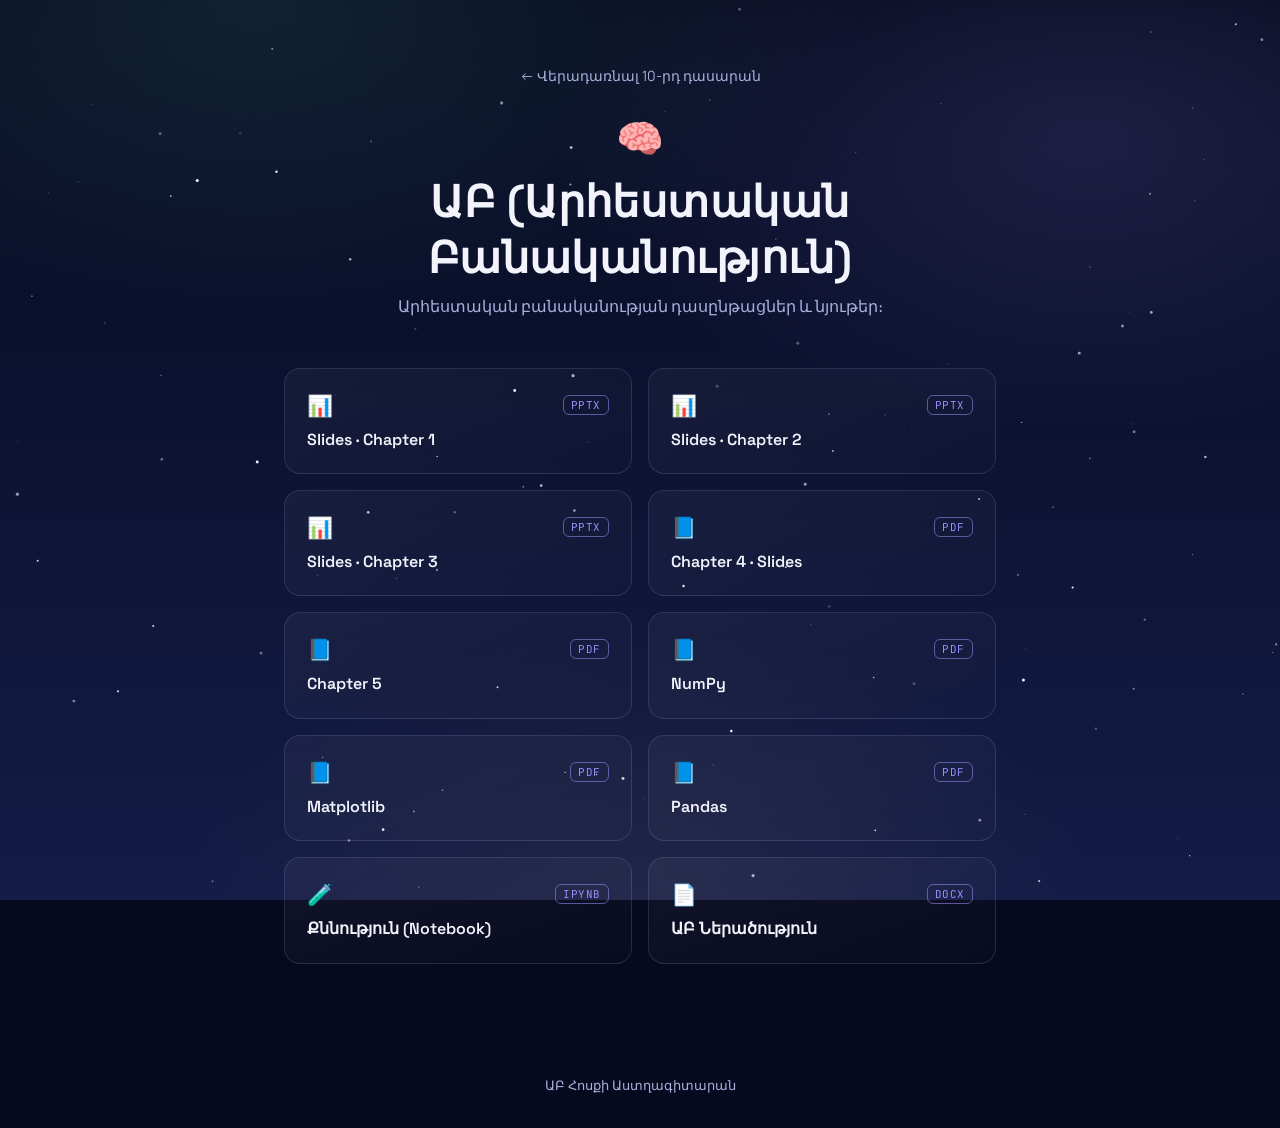
==== Class10-AB.html @ 4088d999 "Add files via upload" ====
<!DOCTYPE html>
<html lang="hy">
<head>
<meta charset="UTF-8">
<meta name="viewport" content="width=device-width, initial-scale=1.0">
<title>ԱԲ (Արհեստական Բանականություն) · 10-րդ դասարան · ԱԲ Հոսք</title>
<link rel="stylesheet" href="style.css">
</head>
<body>
<canvas id="stars-canvas"></canvas>
<div class="content">

  <div class="subject-hero">
    <a class="back-link" href="Class10.html">← Վերադառնալ 10-րդ դասարան</a>
    <span class="icon">🧠</span>
    <h1>ԱԲ (Արհեստական Բանականություն)</h1>
    <p>Արհեստական բանականության դասընթացներ և նյութեր։</p>
  </div>

  <div class="materials">
    <a class="material-card" style="--accent: var(--violet)" href="files/ab10/slides-chapter-1.pptx" target="_blank" rel="noopener">
      <div class="row"><span class="icon">📊</span><span class="badge">PPTX</span></div>
      <span class="t">Slides · Chapter 1</span>
    </a>
    <a class="material-card" style="--accent: var(--violet)" href="files/ab10/slides-chapter-2.pptx" target="_blank" rel="noopener">
      <div class="row"><span class="icon">📊</span><span class="badge">PPTX</span></div>
      <span class="t">Slides · Chapter 2</span>
    </a>
    <a class="material-card" style="--accent: var(--violet)" href="files/ab10/slides-chapter-3.pptx" target="_blank" rel="noopener">
      <div class="row"><span class="icon">📊</span><span class="badge">PPTX</span></div>
      <span class="t">Slides · Chapter 3</span>
    </a>
    <a class="material-card" style="--accent: var(--violet)" href="files/ab10/chapter-4-slides.pdf" target="_blank" rel="noopener">
      <div class="row"><span class="icon">📘</span><span class="badge">PDF</span></div>
      <span class="t">Chapter 4 · Slides</span>
    </a>
    <a class="material-card" style="--accent: var(--violet)" href="files/ab10/chapter-5.pdf" target="_blank" rel="noopener">
      <div class="row"><span class="icon">📘</span><span class="badge">PDF</span></div>
      <span class="t">Chapter 5</span>
    </a>
    <a class="material-card" style="--accent: var(--violet)" href="files/ab10/numpy.pdf" target="_blank" rel="noopener">
      <div class="row"><span class="icon">📘</span><span class="badge">PDF</span></div>
      <span class="t">NumPy</span>
    </a>
    <a class="material-card" style="--accent: var(--violet)" href="files/ab10/matplotlib.pdf" target="_blank" rel="noopener">
      <div class="row"><span class="icon">📘</span><span class="badge">PDF</span></div>
      <span class="t">Matplotlib</span>
    </a>
    <a class="material-card" style="--accent: var(--violet)" href="files/ab10/pandas.pdf" target="_blank" rel="noopener">
      <div class="row"><span class="icon">📘</span><span class="badge">PDF</span></div>
      <span class="t">Pandas</span>
    </a>
    <a class="material-card" style="--accent: var(--violet)" href="files/ab10/qnnutyun.ipynb" target="_blank" rel="noopener">
      <div class="row"><span class="icon">🧪</span><span class="badge">IPYNB</span></div>
      <span class="t">Քննություն (Notebook)</span>
    </a>
    <a class="material-card" style="--accent: var(--violet)" href="files/ab10/ab-neracutyun.docx" target="_blank" rel="noopener">
      <div class="row"><span class="icon">📄</span><span class="badge">DOCX</span></div>
      <span class="t">ԱԲ Ներածություն</span>
    </a>

  </div>

</div>
<footer class="site">ԱԲ Հոսքի Աստղագիտարան</footer>
<script src="stars.js"></script>
</body>
</html>
---- style.css ----
@import url('https://fonts.googleapis.com/css2?family=Space+Grotesk:wght@400;500;600;700&family=Manrope:wght@400;500;600;700&family=JetBrains+Mono:wght@400;500;600&display=swap');

:root{
  --bg-0:#070a1f;
  --bg-1:#0c1230;
  --bg-2:#141c47;
  --teal:#63f5d6;
  --gold:#ffc861;
  --violet:#9b8dfa;
  --text-0:#f2f3fb;
  --text-1:#aab0dd;
  --line: rgba(154,164,232,0.18);
}

*{box-sizing:border-box;}

html,body{
  margin:0;
  padding:0;
  min-height:100%;
  background:var(--bg-0);
  color:var(--text-0);
  font-family:'Manrope', sans-serif;
  overflow-x:hidden;
}

body{
  display:flex;
  flex-direction:column;
  min-height:100vh;
  position:relative;
}

/* ---------- starfield ---------- */
#stars-canvas{
  position:fixed;
  inset:0;
  width:100%;
  height:100%;
  z-index:0;
  background:
    radial-gradient(ellipse 80% 60% at 20% 0%, rgba(99,245,214,0.10), transparent 60%),
    radial-gradient(ellipse 70% 55% at 85% 15%, rgba(155,141,250,0.14), transparent 60%),
    radial-gradient(ellipse 60% 50% at 50% 100%, rgba(255,200,97,0.06), transparent 60%),
    linear-gradient(180deg, var(--bg-0) 0%, var(--bg-1) 45%, var(--bg-2) 100%);
}

.content{
  position:relative;
  z-index:1;
  flex:1;
  display:flex;
  flex-direction:column;
  align-items:center;
  width:100%;
}

/* ---------- typography ---------- */
h1,h2,h3,.display{
  font-family:'Space Grotesk', sans-serif;
  letter-spacing:0.01em;
}

.eyebrow{
  font-family:'Space Grotesk', sans-serif;
  font-size:0.78rem;
  letter-spacing:0.28em;
  text-transform:uppercase;
  color:var(--teal);
  opacity:0.85;
}

a{color:inherit;}

/* ---------- nav / header ---------- */
header.site{
  width:100%;
  max-width:920px;
  margin:0 auto;
  padding:56px 24px 8px;
  text-align:center;
}

header.site h1{
  font-size:clamp(2rem, 5vw, 3.1rem);
  margin:14px 0 10px;
  background:linear-gradient(120deg, var(--text-0) 30%, var(--teal) 70%);
  -webkit-background-clip:text;
  background-clip:text;
  color:transparent;
}

header.site p.sub{
  color:var(--text-1);
  font-size:1.02rem;
  max-width:560px;
  margin:0 auto;
  line-height:1.6;
}

/* ---------- orbit buttons (class picker) ---------- */
.orbits{
  width:100%;
  max-width:640px;
  margin:48px auto 8px;
  padding:0 24px;
  display:flex;
  flex-direction:column;
  gap:16px;
}

.orbit-btn{
  --accent: var(--teal);
  position:relative;
  display:flex;
  align-items:center;
  gap:18px;
  width:100%;
  padding:20px 26px;
  border-radius:16px;
  background:linear-gradient(135deg, rgba(255,255,255,0.045), rgba(255,255,255,0.01));
  border:1px solid var(--line);
  text-decoration:none;
  color:var(--text-0);
  cursor:pointer;
  transition:transform .25s ease, border-color .25s ease, box-shadow .25s ease, background .25s ease;
  overflow:hidden;
}

.orbit-btn::before{
  content:"";
  position:absolute;
  inset:0;
  background:radial-gradient(120px 80px at 0% 50%, color-mix(in srgb, var(--accent) 22%, transparent), transparent 70%);
  opacity:0;
  transition:opacity .3s ease;
}

.orbit-btn:hover{
  transform:translateX(6px);
  border-color:color-mix(in srgb, var(--accent) 55%, var(--line));
  box-shadow:0 8px 30px -12px color-mix(in srgb, var(--accent) 55%, transparent);
}
.orbit-btn:hover::before{opacity:1;}

.orbit-ring{
  flex:0 0 auto;
  width:52px;
  height:52px;
  border-radius:50%;
  border:2px solid var(--accent);
  display:flex;
  align-items:center;
  justify-content:center;
  font-family:'Space Grotesk', sans-serif;
  font-weight:600;
  font-size:1.05rem;
  color:var(--accent);
  background:color-mix(in srgb, var(--accent) 10%, transparent);
  position:relative;
  z-index:1;
}

.orbit-label{
  position:relative;
  z-index:1;
  display:flex;
  flex-direction:column;
  gap:2px;
  text-align:left;
}

.orbit-label .t{
  font-family:'Space Grotesk', sans-serif;
  font-weight:600;
  font-size:1.08rem;
}
.orbit-label .d{
  font-size:0.86rem;
  color:var(--text-1);
}

.orbit-arrow{
  margin-inline-start:auto;
  position:relative;
  z-index:1;
  color:var(--accent);
  font-size:1.2rem;
  transition:transform .25s ease;
}
.orbit-btn:hover .orbit-arrow{transform:translateX(4px);}

/* ---------- divider ---------- */
.section-divider{
  width:100%;
  max-width:640px;
  margin:52px auto 0;
  padding:0 24px;
  display:flex;
  align-items:center;
  gap:14px;
  color:var(--text-1);
}
.section-divider .line{flex:1;height:1px;background:var(--line);}
.section-divider span{
  font-family:'Space Grotesk', sans-serif;
  font-size:0.78rem;
  letter-spacing:0.2em;
  text-transform:uppercase;
}

/* ---------- AI terminal ---------- */
.terminal-wrap{
  width:100%;
  max-width:640px;
  margin:26px auto 0;
  padding:0 24px;
}

.terminal{
  border-radius:18px;
  border:1px solid var(--line);
  background:linear-gradient(180deg, rgba(20,28,71,0.55), rgba(10,14,40,0.55));
  backdrop-filter:blur(6px);
  overflow:hidden;
}

.terminal-head{
  display:flex;
  align-items:center;
  gap:10px;
  padding:14px 18px;
  border-bottom:1px solid var(--line);
}
.terminal-head .dot{width:9px;height:9px;border-radius:50%;background:var(--text-1);opacity:.5;}
.terminal-head .title{
  font-family:'Space Grotesk', sans-serif;
  font-size:0.86rem;
  color:var(--text-1);
  letter-spacing:0.05em;
  margin-inline-start:4px;
}
.terminal-head .status{
  margin-inline-start:auto;
  font-size:0.75rem;
  color:var(--teal);
  display:flex;
  align-items:center;
  gap:6px;
}
.terminal-head .status .pulse{
  width:7px;height:7px;border-radius:50%;background:var(--teal);
  box-shadow:0 0 8px var(--teal);
}

.terminal-body{
  min-height:180px;
  max-height:340px;
  overflow-y:auto;
  padding:18px;
  display:flex;
  flex-direction:column;
  gap:12px;
}

.msg{
  max-width:85%;
  padding:10px 14px;
  border-radius:12px;
  font-size:0.92rem;
  line-height:1.55;
}
.msg.ai{
  align-self:flex-start;
  background:rgba(99,245,214,0.09);
  border:1px solid rgba(99,245,214,0.22);
}
.msg.user{
  align-self:flex-end;
  background:rgba(155,141,250,0.14);
  border:1px solid rgba(155,141,250,0.28);
}
.msg.note{
  align-self:center;
  color:var(--text-1);
  font-size:0.82rem;
  text-align:center;
  border:none;
  background:none;
}

.terminal-input{
  display:flex;
  gap:10px;
  padding:14px;
  border-top:1px solid var(--line);
}
.terminal-input input{
  flex:1;
  background:rgba(255,255,255,0.04);
  border:1px solid var(--line);
  border-radius:10px;
  padding:12px 14px;
  color:var(--text-0);
  font-family:'Manrope', sans-serif;
  font-size:0.94rem;
  outline:none;
  transition:border-color .2s ease;
}
.terminal-input input:focus{border-color:var(--teal);}
.terminal-input button{
  background:var(--teal);
  border:none;
  color:#04231c;
  font-family:'Space Grotesk', sans-serif;
  font-weight:600;
  padding:0 20px;
  border-radius:10px;
  cursor:pointer;
  transition:filter .2s ease, transform .2s ease;
}
.terminal-input button:hover{filter:brightness(1.08); transform:translateY(-1px);}
.terminal-input button:disabled{opacity:.5;cursor:not-allowed;}

/* ---------- resource buttons ---------- */
.resources{
  width:100%;
  max-width:640px;
  margin:40px auto 0;
  padding:0 24px 80px;
  display:grid;
  grid-template-columns:1fr 1fr;
  gap:16px;
}
@media (max-width:560px){
  .resources{grid-template-columns:1fr;}
}

.res-btn{
  --accent: var(--gold);
  display:flex;
  flex-direction:column;
  gap:8px;
  padding:22px;
  border-radius:16px;
  text-decoration:none;
  color:var(--text-0);
  border:1px solid var(--line);
  background:linear-gradient(160deg, rgba(255,255,255,0.045), rgba(255,255,255,0.01));
  transition:transform .25s ease, border-color .25s ease, box-shadow .25s ease;
}
.res-btn:hover{
  transform:translateY(-3px);
  border-color:color-mix(in srgb, var(--accent) 55%, var(--line));
  box-shadow:0 10px 30px -14px color-mix(in srgb, var(--accent) 55%, transparent);
}
.res-btn .icon{
  font-size:1.4rem;
  color:var(--accent);
}
.res-btn .t{
  font-family:'Space Grotesk', sans-serif;
  font-weight:600;
  font-size:1.02rem;
}
.res-btn .d{
  font-size:0.84rem;
  color:var(--text-1);
}

/* ---------- footer ---------- */
footer.site{
  text-align:center;
  padding:22px 24px 34px;
  color:var(--text-1);
  font-size:0.8rem;
  position:relative;
  z-index:1;
}

/* ---------- class page ---------- */
.class-hero{
  width:100%;
  max-width:760px;
  margin:0 auto;
  padding:64px 24px 40px;
  text-align:center;
}
.back-link{
  display:inline-flex;
  align-items:center;
  gap:8px;
  color:var(--text-1);
  text-decoration:none;
  font-size:0.88rem;
  margin-bottom:26px;
  transition:color .2s ease;
}
.back-link:hover{color:var(--teal);}

.class-body{
  width:100%;
  max-width:760px;
  margin:0 auto;
  padding:0 24px 80px;
}
.class-card{
  border:1px solid var(--line);
  border-radius:18px;
  padding:34px;
  background:linear-gradient(160deg, rgba(255,255,255,0.04), rgba(255,255,255,0.01));
  color:var(--text-1);
  line-height:1.75;
}

/* ---------- subject hero (Հանրահաշիվ / Python / ԱԲ pages) ---------- */
.subject-hero{
  width:100%;
  max-width:760px;
  margin:0 auto;
  padding:64px 24px 12px;
  text-align:center;
}
.subject-hero .icon{
  font-size:2.4rem;
  margin-bottom:6px;
  display:block;
}
.subject-hero h1{
  font-size:clamp(1.9rem, 4.5vw, 2.7rem);
  margin:10px 0 8px;
}
.subject-hero p{
  color:var(--text-1);
  max-width:520px;
  margin:0 auto;
  line-height:1.6;
}

/* ---------- materials grid ---------- */
.materials{
  width:100%;
  max-width:760px;
  margin:36px auto 0;
  padding:0 24px 90px;
  display:grid;
  grid-template-columns:1fr 1fr;
  gap:16px;
}
@media (max-width:600px){
  .materials{grid-template-columns:1fr;}
}

.material-card{
  --accent: var(--teal);
  display:flex;
  flex-direction:column;
  gap:10px;
  padding:22px;
  border-radius:16px;
  text-decoration:none;
  color:var(--text-0);
  border:1px solid var(--line);
  background:linear-gradient(160deg, rgba(255,255,255,0.045), rgba(255,255,255,0.01));
  transition:transform .25s ease, border-color .25s ease, box-shadow .25s ease;
}
.material-card:hover{
  transform:translateY(-3px);
  border-color:color-mix(in srgb, var(--accent) 55%, var(--line));
  box-shadow:0 10px 30px -14px color-mix(in srgb, var(--accent) 55%, transparent);
}
.material-card .row{
  display:flex;
  align-items:center;
  gap:10px;
}
.material-card .icon{
  font-size:1.3rem;
  color:var(--accent);
}
.material-card .badge{
  margin-inline-start:auto;
  font-family:'JetBrains Mono', monospace;
  font-size:0.68rem;
  letter-spacing:0.05em;
  text-transform:uppercase;
  color:var(--accent);
  border:1px solid color-mix(in srgb, var(--accent) 45%, var(--line));
  border-radius:6px;
  padding:2px 7px;
}
.material-card .t{
  font-family:'Space Grotesk', sans-serif;
  font-weight:600;
  font-size:1rem;
  line-height:1.4;
}

.empty-note{
  grid-column:1 / -1;
  border:1px dashed var(--line);
  border-radius:16px;
  padding:30px 26px;
  color:var(--text-1);
  text-align:center;
  line-height:1.7;
  font-size:0.94rem;
}
.empty-note b{color:var(--text-0);}

@media (prefers-reduced-motion: reduce){
  *{animation:none !important; transition:none !important;}
}
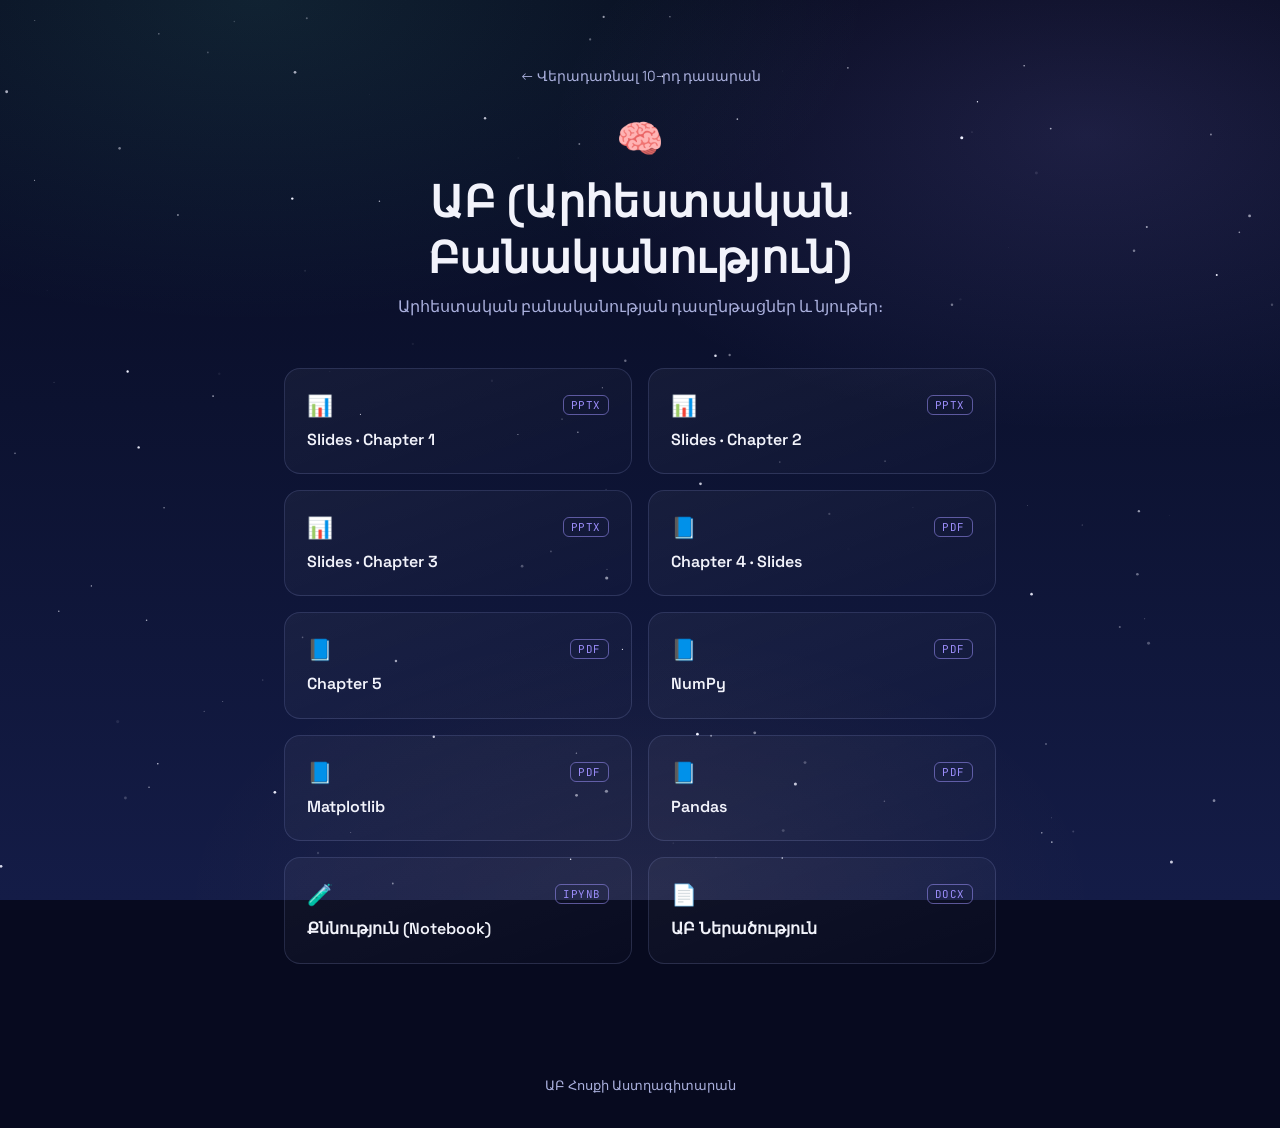
==== commit b35e0cc0: "Add files via upload" ====
--- a/Class10-AB.html
+++ b/Class10-AB.html
@@ -18,43 +18,43 @@
   </div>
 
   <div class="materials">
-    <a class="material-card" style="--accent: var(--violet)" href="files/ab10/slides-chapter-1.pptx" target="_blank" rel="noopener">
+    <a class="material-card" style="--accent: var(--violet)" href="files/ab10/slides-chapter-1.pptx" onclick="openMaterial(this.getAttribute('href')); return false;">
       <div class="row"><span class="icon">📊</span><span class="badge">PPTX</span></div>
       <span class="t">Slides · Chapter 1</span>
     </a>
-    <a class="material-card" style="--accent: var(--violet)" href="files/ab10/slides-chapter-2.pptx" target="_blank" rel="noopener">
+    <a class="material-card" style="--accent: var(--violet)" href="files/ab10/slides-chapter-2.pptx" onclick="openMaterial(this.getAttribute('href')); return false;">
       <div class="row"><span class="icon">📊</span><span class="badge">PPTX</span></div>
       <span class="t">Slides · Chapter 2</span>
     </a>
-    <a class="material-card" style="--accent: var(--violet)" href="files/ab10/slides-chapter-3.pptx" target="_blank" rel="noopener">
+    <a class="material-card" style="--accent: var(--violet)" href="files/ab10/slides-chapter-3.pptx" onclick="openMaterial(this.getAttribute('href')); return false;">
       <div class="row"><span class="icon">📊</span><span class="badge">PPTX</span></div>
       <span class="t">Slides · Chapter 3</span>
     </a>
-    <a class="material-card" style="--accent: var(--violet)" href="files/ab10/chapter-4-slides.pdf" target="_blank" rel="noopener">
+    <a class="material-card" style="--accent: var(--violet)" href="files/ab10/chapter-4-slides.pdf" onclick="openMaterial(this.getAttribute('href')); return false;">
       <div class="row"><span class="icon">📘</span><span class="badge">PDF</span></div>
       <span class="t">Chapter 4 · Slides</span>
     </a>
-    <a class="material-card" style="--accent: var(--violet)" href="files/ab10/chapter-5.pdf" target="_blank" rel="noopener">
+    <a class="material-card" style="--accent: var(--violet)" href="files/ab10/chapter-5.pdf" onclick="openMaterial(this.getAttribute('href')); return false;">
       <div class="row"><span class="icon">📘</span><span class="badge">PDF</span></div>
       <span class="t">Chapter 5</span>
     </a>
-    <a class="material-card" style="--accent: var(--violet)" href="files/ab10/numpy.pdf" target="_blank" rel="noopener">
+    <a class="material-card" style="--accent: var(--violet)" href="files/ab10/numpy.pdf" onclick="openMaterial(this.getAttribute('href')); return false;">
       <div class="row"><span class="icon">📘</span><span class="badge">PDF</span></div>
       <span class="t">NumPy</span>
     </a>
-    <a class="material-card" style="--accent: var(--violet)" href="files/ab10/matplotlib.pdf" target="_blank" rel="noopener">
+    <a class="material-card" style="--accent: var(--violet)" href="files/ab10/matplotlib.pdf" onclick="openMaterial(this.getAttribute('href')); return false;">
       <div class="row"><span class="icon">📘</span><span class="badge">PDF</span></div>
       <span class="t">Matplotlib</span>
     </a>
-    <a class="material-card" style="--accent: var(--violet)" href="files/ab10/pandas.pdf" target="_blank" rel="noopener">
+    <a class="material-card" style="--accent: var(--violet)" href="files/ab10/pandas.pdf" onclick="openMaterial(this.getAttribute('href')); return false;">
       <div class="row"><span class="icon">📘</span><span class="badge">PDF</span></div>
       <span class="t">Pandas</span>
     </a>
-    <a class="material-card" style="--accent: var(--violet)" href="files/ab10/qnnutyun.ipynb" target="_blank" rel="noopener">
+    <a class="material-card" style="--accent: var(--violet)" href="files/ab10/qnnutyun.ipynb" onclick="openMaterial(this.getAttribute('href')); return false;">
       <div class="row"><span class="icon">🧪</span><span class="badge">IPYNB</span></div>
       <span class="t">Քննություն (Notebook)</span>
     </a>
-    <a class="material-card" style="--accent: var(--violet)" href="files/ab10/ab-neracutyun.docx" target="_blank" rel="noopener">
+    <a class="material-card" style="--accent: var(--violet)" href="files/ab10/ab-neracutyun.docx" onclick="openMaterial(this.getAttribute('href')); return false;">
       <div class="row"><span class="icon">📄</span><span class="badge">DOCX</span></div>
       <span class="t">ԱԲ Ներածություն</span>
     </a>
@@ -64,5 +64,6 @@
 </div>
 <footer class="site">ԱԲ Հոսքի Աստղագիտարան</footer>
 <script src="stars.js"></script>
+<script src="file-viewer.js"></script>
 </body>
 </html>
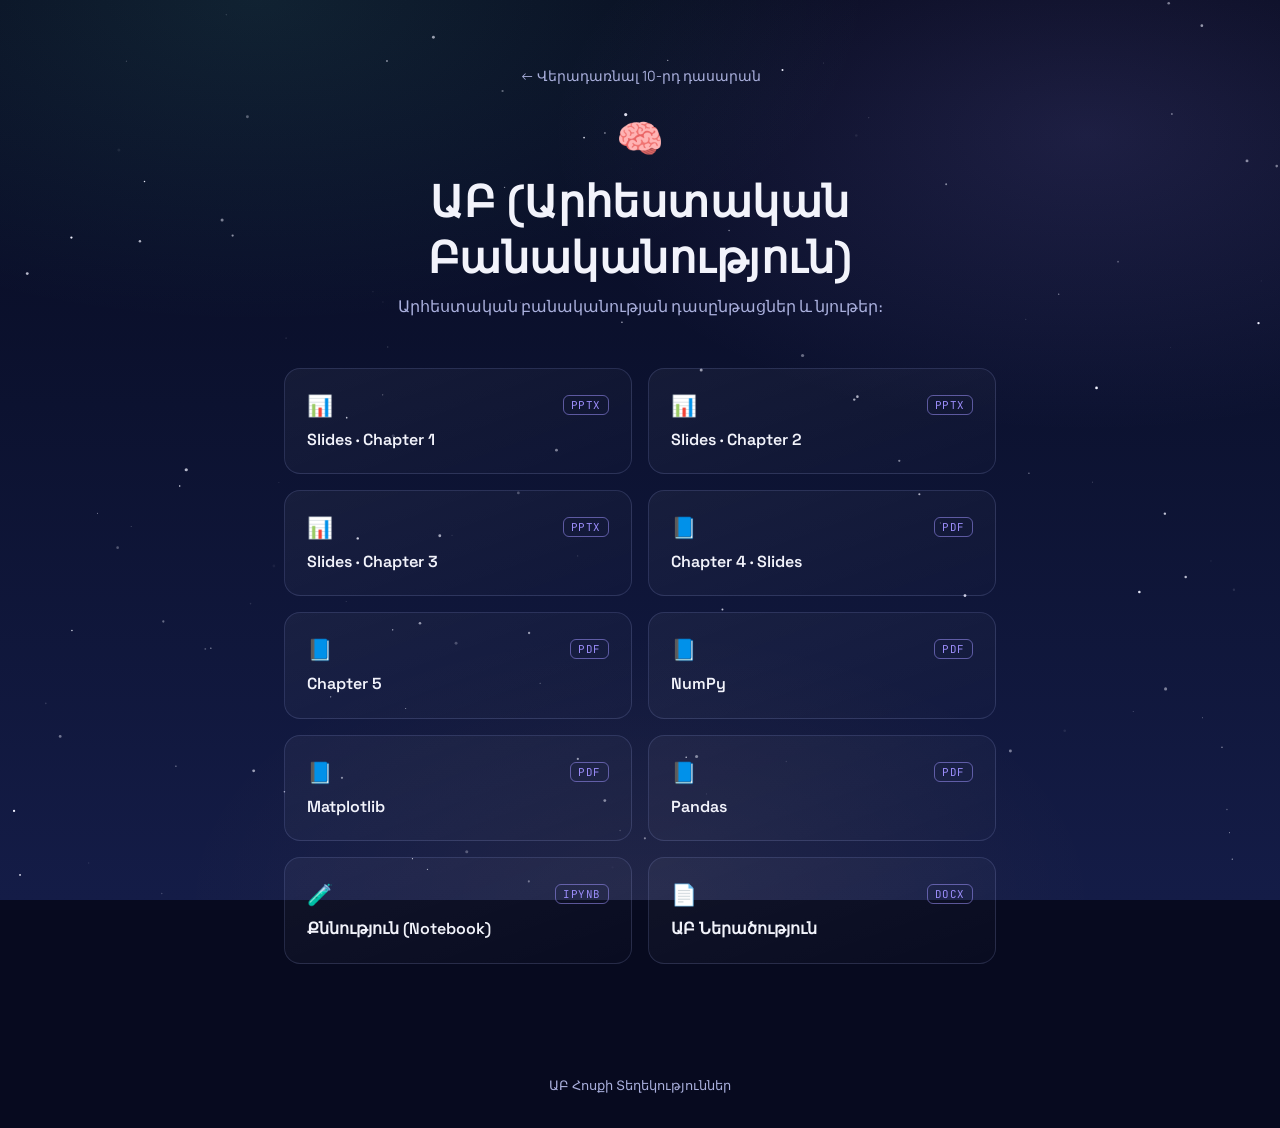
==== commit 29042107: "Add files via upload" ====
--- a/Class10-AB.html
+++ b/Class10-AB.html
@@ -18,7 +18,7 @@
   </div>
 
   <div class="materials">
-    <a class="material-card" style="--accent: var(--violet)" href="files/ab10/slides-chapter-1.pptx" onclick="openMaterial(this.getAttribute('href')); return false;">
+    <a class="material-card" style="--accent: var(--violet)" href="https://docs.google.com/presentation/d/1AGpa40ezwe4qYpcrUxfSlpOeq2iB2CGV/preview" target="_blank" rel="noopener">
       <div class="row"><span class="icon">📊</span><span class="badge">PPTX</span></div>
       <span class="t">Slides · Chapter 1</span>
     </a>
@@ -62,7 +62,7 @@
   </div>
 
 </div>
-<footer class="site">ԱԲ Հոսքի Աստղագիտարան</footer>
+<footer class="site">ԱԲ Հոսքի Տեղեկություններ</footer>
 <script src="stars.js"></script>
 <script src="file-viewer.js"></script>
 </body>
--- a/style.css
+++ b/style.css
@@ -43,6 +43,14 @@
     radial-gradient(ellipse 70% 55% at 85% 15%, rgba(155,141,250,0.14), transparent 60%),
     radial-gradient(ellipse 60% 50% at 50% 100%, rgba(255,200,97,0.06), transparent 60%),
     linear-gradient(180deg, var(--bg-0) 0%, var(--bg-1) 45%, var(--bg-2) 100%);
+}
+
+/* ---------- nature background (dusk forest) ---------- */
+#stars-canvas.nature-bg{
+  background:
+    radial-gradient(ellipse 70% 45% at 25% 5%, rgba(255,200,97,0.10), transparent 60%),
+    radial-gradient(ellipse 60% 45% at 90% 10%, rgba(99,245,214,0.10), transparent 60%),
+    linear-gradient(180deg, #071810 0%, #0a2417 45%, #123422 100%);
 }
 
 .content{
